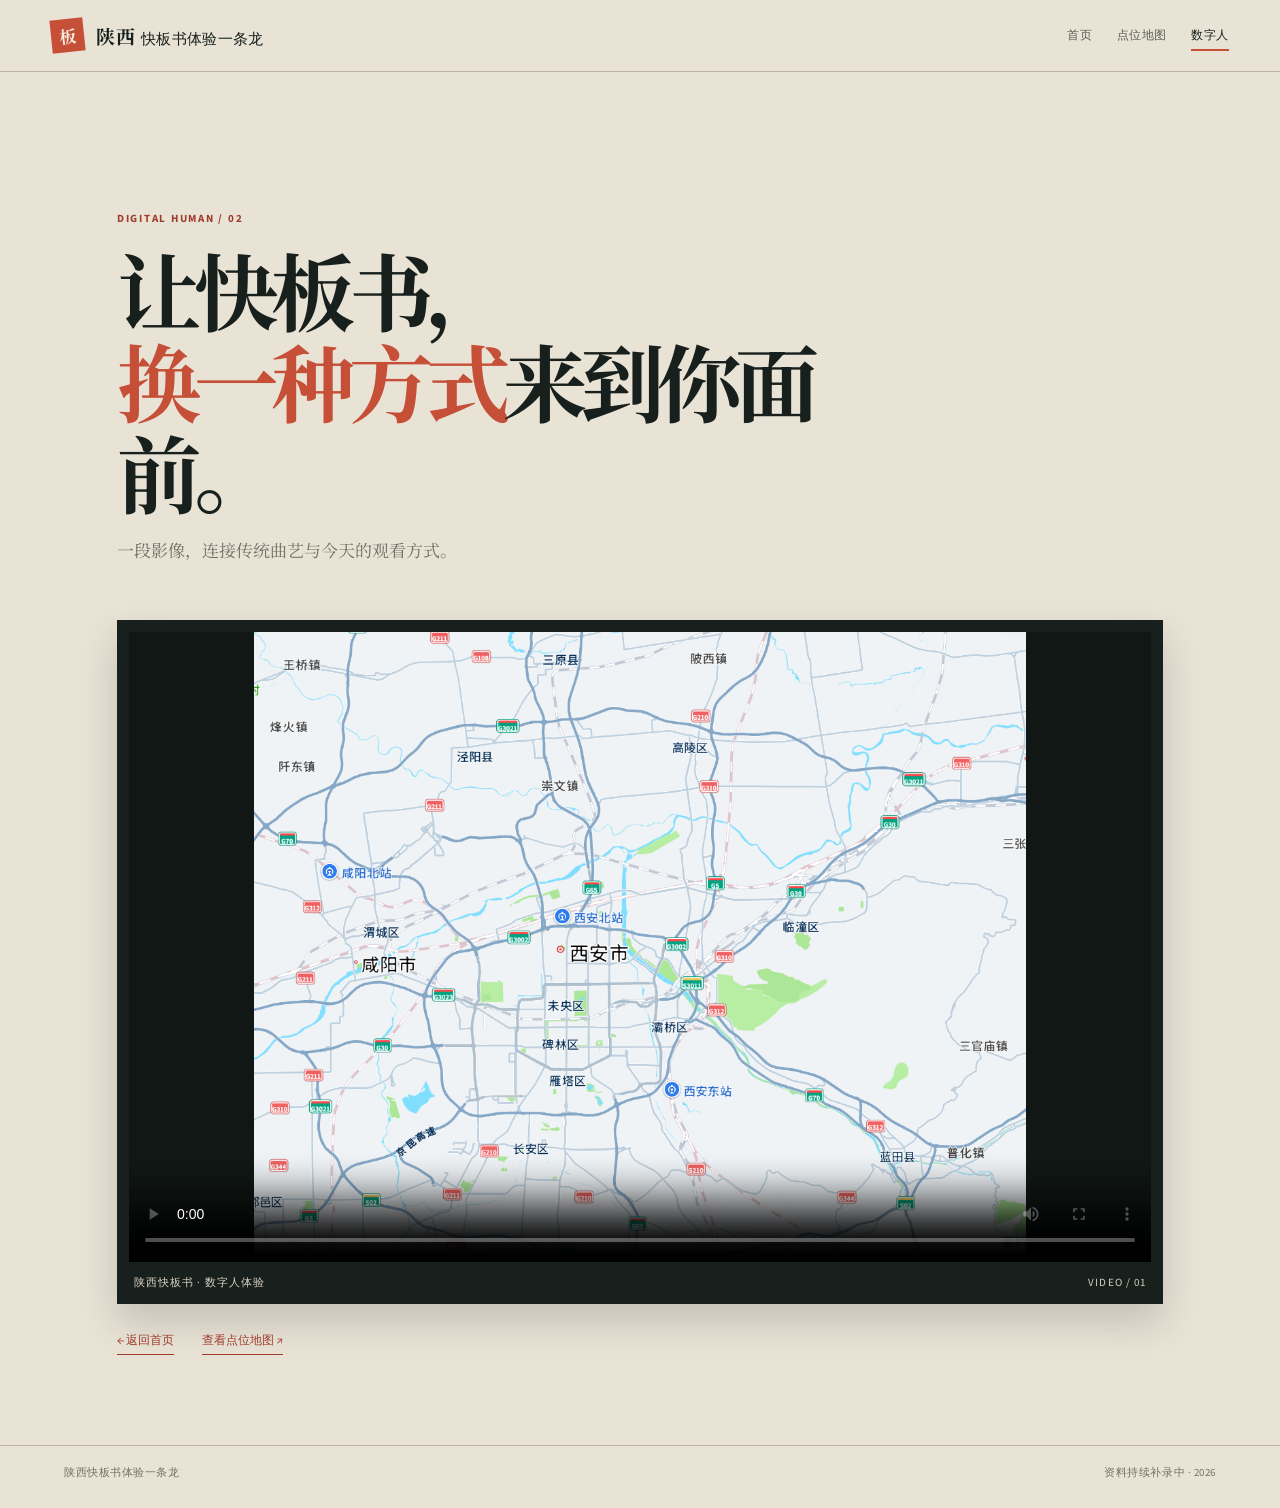
==== digital-human.html @ 9853e8c3 "新增首页地图子页和数字人视频页" ====
<!doctype html>
<html lang="zh-CN">
  <head>
    <meta charset="UTF-8" />
    <meta name="viewport" content="width=device-width, initial-scale=1.0" />
    <meta name="theme-color" content="#17201d" />
    <title>数字人｜陕西快板书体验一条龙</title>
    <link rel="stylesheet" href="styles.css?v=digital24" />
  </head>
  <body class="digital-page">
    <header class="topbar">
      <a class="brand" href="index.html" aria-label="返回首页">
        <span class="brand-mark">板</span>
        <span><b>陕西</b> 快板书体验一条龙</span>
      </a>
      <nav class="site-nav" aria-label="主导航">
        <a href="index.html">首页</a>
        <a href="map.html">点位地图</a>
        <a class="nav-current" href="digital-human.html">数字人</a>
      </nav>
    </header>
    <main class="digital-shell">
      <div class="digital-heading">
        <p class="eyebrow">DIGITAL HUMAN / 02</p>
        <h1>让快板书，<br /><em>换一种方式</em>来到你面前。</h1>
        <p>一段影像，连接传统曲艺与今天的观看方式。</p>
      </div>
      <section class="digital-player" aria-label="数字人视频">
        <video controls playsinline preload="metadata" poster="assets/xian-map.png">
          <source src="assets/digital-human.mp4" type="video/mp4" />
          当前浏览器不支持视频播放，请直接打开视频文件。
        </video>
        <div class="digital-player-caption"><span>陕西快板书 · 数字人体验</span><span>VIDEO / 01</span></div>
      </section>
      <div class="digital-back"><a href="index.html">← 返回首页</a><a href="map.html">查看点位地图 ↗</a></div>
    </main>
    <footer class="footer"><span>陕西快板书体验一条龙</span><span>资料持续补录中 · 2026</span></footer>
  </body>
</html>
---- styles.css ----
@import url('https://fonts.googleapis.com/css2?family=Noto+Serif+SC:wght@500;600;700;900&family=Source+Sans+3:wght@400;500;600;700&display=swap');

:root{--ink:#17201d;--ink-2:#2b3933;--paper:#e9e3d6;--paper-deep:#d9d0c0;--red:#c64f38;--red-dark:#9e3d2c;--line:#bdb3a3;--muted:#756f66;--sans:'Source Sans 3','Microsoft YaHei',sans-serif;--serif:'Noto Serif SC','Songti SC',serif}
*{box-sizing:border-box}html{scroll-behavior:smooth}body{margin:0;background:var(--paper);color:var(--ink);font-family:var(--sans);font-size:16px}button,a{font:inherit;color:inherit}button{cursor:pointer}.topbar{height:72px;padding:0 clamp(22px,4vw,64px);display:flex;justify-content:space-between;align-items:center;border-bottom:1px solid var(--line);letter-spacing:.02em}.brand{display:flex;align-items:center;gap:12px;text-decoration:none;font-size:15px}.brand b{font-family:var(--serif);font-size:19px;margin-right:3px}.brand-mark{display:grid;place-items:center;width:33px;height:33px;background:var(--red);color:#f5eddf;font-family:var(--serif);font-weight:700;font-size:17px;transform:rotate(-6deg)}.top-meta{font-size:12px;color:var(--muted);letter-spacing:.08em;text-transform:uppercase}.status-dot{display:inline-block;width:7px;height:7px;background:var(--red);border-radius:50%;margin-right:8px}.page-shell{max-width:1440px;margin:auto;padding:clamp(48px,7vw,98px) clamp(22px,5vw,80px) 0}.intro-block{max-width:790px;margin-bottom:76px}.eyebrow,.panel-kicker,.detail-kicker,.subheading{font-size:11px;letter-spacing:.16em;text-transform:uppercase;color:var(--red-dark);font-weight:700}.intro-block h1{font-family:var(--serif);font-size:clamp(52px,7.4vw,112px);line-height:1.08;letter-spacing:-.07em;margin:19px 0 25px;font-weight:900}.intro-block h1 em{font-style:normal;color:var(--red)}.intro-copy{max-width:490px;color:var(--ink-2);font-size:17px;line-height:1.85;margin:0}.intro-actions{display:flex;align-items:center;gap:25px;margin-top:32px}.primary-button{border:0;background:var(--ink);color:var(--paper);padding:14px 20px 14px 23px;letter-spacing:.03em;transition:.2s}.primary-button span{display:inline-block;margin-left:19px;color:#e6b7a8}.primary-button:hover{background:var(--red)}.text-button{border:0;border-bottom:1px solid var(--ink);background:transparent;padding:9px 0;letter-spacing:.02em}.metrics{display:flex;gap:44px;margin-top:57px;padding-top:17px;border-top:1px solid var(--line);width:min(100%,560px)}.metrics div{display:flex;align-items:baseline;gap:8px}.metrics strong{font-family:var(--serif);font-size:25px}.metrics span{font-size:11px;color:var(--muted);letter-spacing:.05em}.map-layout{display:grid;grid-template-columns:minmax(0,1fr) 290px;gap:0;border-top:1px solid var(--ink);border-bottom:1px solid var(--ink)}.map-stage{position:relative;min-height:640px;background:#c8c0b0;overflow:hidden}.map-heading{position:absolute;z-index:2;left:21px;right:21px;top:18px;display:flex;justify-content:space-between;font-size:11px;letter-spacing:.12em;color:#4f554b;text-transform:uppercase}.map-art{display:block;width:100%;height:100%;min-height:640px}.district{fill:#b3b6a3;stroke:#8e9984;stroke-width:2}.road{fill:none;stroke:#f1e9d8;stroke-width:14;stroke-linecap:round;opacity:.75}.road-main{stroke:#9c978a;stroke-width:23}.minor-road{fill:none;stroke:#ded4c1;stroke-width:4;opacity:.8}.route-path{fill:none;stroke:var(--red);stroke-width:6;stroke-dasharray:13 9;stroke-linecap:round;opacity:.95;transition:opacity .3s}.route-path.is-hidden{opacity:0}.water path{fill:none;stroke:#769da0;stroke-width:13;stroke-linecap:round}.map-label{font-family:var(--serif);font-size:19px;fill:#586054;letter-spacing:.12em}.map-label.small{font-family:var(--sans);font-size:12px;letter-spacing:.1em}.map-legend{position:absolute;z-index:3;bottom:17px;left:21px;display:flex;gap:19px;font-size:11px;color:#596056}.legend-line{display:inline-block;width:23px;border-top:3px dashed var(--red);vertical-align:middle;margin-right:6px}.legend-point{display:inline-block;width:9px;height:9px;border-radius:50%;background:var(--red);vertical-align:middle;margin-right:6px}.marker{cursor:pointer}.marker .marker-ring{fill:var(--paper);stroke:var(--red);stroke-width:3}.marker .marker-core{fill:var(--red)}.marker text{font-family:var(--sans);font-size:12px;fill:var(--ink);font-weight:600}.marker.active .marker-ring{fill:var(--red)}.marker.active .marker-core{fill:var(--paper)}.marker.active text{fill:var(--red-dark);font-weight:700}.spot-panel{padding:25px 21px;background:#eee8dc;display:flex;flex-direction:column}.spot-list{margin-top:21px}.spot-item{padding:17px 0;border-bottom:1px solid var(--line);display:grid;grid-template-columns:34px 1fr;gap:7px;cursor:pointer;transition:.2s}.spot-item:hover .spot-name,.spot-item.active .spot-name{color:var(--red-dark)}.spot-no{font-family:var(--serif);font-size:16px;color:var(--red)}.spot-name{font-family:var(--serif);font-weight:700;font-size:17px;line-height:1.4}.spot-place{font-size:11px;color:var(--muted);margin-top:6px}.panel-note{font-size:12px;line-height:1.65;color:var(--muted);margin-top:auto;padding-top:27px}.detail-section{padding:83px 0 104px}.detail-index{display:flex;align-items:center;gap:16px;color:var(--red-dark);font-size:11px;letter-spacing:.14em;text-transform:uppercase}.detail-index>span:first-child{font-family:var(--serif);font-size:25px;letter-spacing:0}.rule{height:1px;width:61px;background:var(--red)}.detail-content{display:grid;grid-template-columns:minmax(280px, .9fr) minmax(360px, 1.1fr);gap:clamp(40px,7vw,110px);margin-top:30px}.detail-visual{position:relative;min-height:390px;background:linear-gradient(135deg,#334f43,#172923 65%,#5e7465);display:flex;align-items:center;justify-content:center;overflow:hidden}.detail-visual:before,.detail-visual:after{content:'';position:absolute;border:1px solid rgba(237,225,205,.35);transform:rotate(38deg);width:340px;height:480px}.detail-visual:after{transform:rotate(-38deg);width:220px;height:350px;border-color:rgba(198,79,56,.55)}#detailSeal{font-family:var(--serif);font-size:180px;color:#e9e3d6;opacity:.92;z-index:1;writing-mode:vertical-rl;line-height:.8}.visual-caption{position:absolute;bottom:18px;left:20px;color:#d4cabb;font-size:10px;letter-spacing:.16em}.detail-copy{padding-top:13px}.detail-copy h2{font-family:var(--serif);font-size:clamp(30px,4vw,55px);line-height:1.25;letter-spacing:-.05em;margin:12px 0 11px}.detail-address{font-size:12px;color:var(--muted);letter-spacing:.04em}.detail-copy>p:not(.detail-address){font-family:var(--serif);font-size:16px;line-height:2.05;color:var(--ink-2);max-width:620px;margin-top:25px}.highlights{display:flex;flex-wrap:wrap;gap:8px;margin-top:25px}.highlight{border:1px solid var(--line);padding:7px 10px;color:var(--muted);font-size:11px}.people-block{border-top:1px solid var(--line);margin-top:34px;padding-top:17px}.people-list{display:flex;gap:25px;margin-top:15px}.person{display:flex;gap:10px;align-items:center}.person-avatar{width:35px;height:35px;background:var(--paper-deep);display:grid;place-items:center;font-family:var(--serif);color:var(--red-dark)}.person-name{font-family:var(--serif);font-size:14px}.person-role{font-size:10px;color:var(--muted);margin-top:2px}.footer{max-width:1440px;margin:auto;padding:19px clamp(22px,5vw,80px) 28px;border-top:1px solid var(--line);display:flex;justify-content:space-between;color:var(--muted);font-size:11px;letter-spacing:.05em}@media(max-width:850px){.top-meta{display:none}.intro-block{margin-bottom:51px}.map-layout{grid-template-columns:1fr}.map-stage{min-height:510px}.map-art{min-height:510px}.spot-panel{padding:23px 20px 29px}.spot-list{display:grid;grid-template-columns:1fr 1fr;column-gap:22px}.panel-note{margin-top:28px}.detail-content{grid-template-columns:1fr;gap:32px}.detail-visual{min-height:280px}.metrics{gap:20px}.metrics strong{font-size:20px}}@media(max-width:560px){.page-shell{padding-top:48px}.intro-block h1{font-size:51px}.intro-copy{font-size:15px}.intro-actions{gap:17px;flex-wrap:wrap}.metrics{display:grid;grid-template-columns:1fr 1fr;gap:16px}.map-stage,.map-art{min-height:390px}.map-heading{font-size:9px}.map-legend{font-size:9px}.spot-list{display:block}.detail-section{padding:61px 0 76px}.detail-visual{min-height:250px}.detail-copy h2{font-size:34px}.people-list{gap:14px;flex-wrap:wrap}.footer{display:block}.footer span{display:block;margin-bottom:5px}}
@media(prefers-reduced-motion:reduce){*{scroll-behavior:auto!important;transition:none!important}}

/* 地图增强：建筑肌理、完整名称标牌和地图内浮层卡片 */
.buildings path{fill:#9ea898;stroke:#808d7f;stroke-width:1.2;opacity:.72}.road-labels text{font-family:var(--sans);font-size:10px;fill:#6f776c;letter-spacing:.12em}.marker-label rect{fill:rgba(238,232,220,.94);stroke:#9d9689;stroke-width:1}.marker-label text{font-family:var(--sans);font-size:11px;fill:var(--ink);font-weight:600}.marker.active .marker-label rect{fill:var(--red)}.marker.active .marker-label text{fill:var(--paper)}.spot-item{grid-template-columns:1fr;text-align:left;background:none;border-left:0;border-right:0;border-top:0;width:100%}.spot-no{display:none}
.map-card{position:absolute;z-index:4;right:22px;bottom:55px;width:min(360px,calc(100% - 44px));background:#f1eadf;box-shadow:0 18px 38px rgba(38,42,35,.2);display:grid;grid-template-columns:112px 1fr;opacity:1;transform:translateY(0);transition:opacity .25s ease,transform .25s ease}.map-card.is-closing{opacity:0;transform:translateY(12px);pointer-events:none}.map-card-close{position:absolute;z-index:2;right:8px;top:6px;border:0;background:transparent;color:var(--paper);font-size:21px;line-height:1}.map-card-image{min-height:190px;background-size:cover;background-position:center;filter:saturate(.8)}.map-card-body{padding:18px 18px 15px}.map-card-kicker{font-size:9px;letter-spacing:.1em;color:var(--red-dark);text-transform:uppercase;line-height:1.45}.map-card-body h3{font-family:var(--serif);font-size:19px;line-height:1.35;margin:7px 0 8px}.map-card-body p{font-size:12px;line-height:1.7;color:var(--ink-2);margin:0;display:-webkit-box;-webkit-line-clamp:4;-webkit-box-orient:vertical;overflow:hidden}.map-card-more{border:0;border-bottom:1px solid var(--red);background:transparent;color:var(--red-dark);padding:8px 0 3px;margin-top:11px;font-size:11px}.map-card-more span{margin-left:10px}
@media(max-width:560px){.map-card{right:14px;bottom:46px;width:calc(100% - 28px);grid-template-columns:92px 1fr}.map-card-image{min-height:165px}.map-card-body{padding:14px}.map-card-body h3{font-size:16px}.map-card-body p{font-size:11px;-webkit-line-clamp:3}}

#realMap{height:640px;width:100%;filter:saturate(.72) sepia(.12)}.leaflet-control-zoom a{color:var(--ink)!important;background:#eee8dc!important;border-color:var(--line)!important}.leaflet-control-attribution{font-size:9px;background:rgba(238,232,220,.8)!important}.custom-marker{background:transparent;border:0}.pin{display:block;width:22px;height:22px;border-radius:50%;background:var(--red);border:4px solid #f0e8dc;box-shadow:0 2px 8px rgba(30,35,28,.35);transition:transform .2s}.pin.active{transform:scale(1.3);background:var(--ink);border-color:var(--red)}.detail-visual{background-size:cover;background-position:center}.detail-visual.has-image:before{background:linear-gradient(90deg,rgba(23,32,29,.15),transparent)}.detail-visual.has-image #detailSeal{display:none}.detail-visual.has-image .visual-caption{background:rgba(23,32,29,.55);padding:5px 8px;left:14px;bottom:14px}
@media(max-width:850px){#realMap{height:510px}}@media(max-width:560px){#realMap{height:390px}}
.map-fallback{display:none;position:absolute;inset:0;background:#c9c4b8;overflow:hidden;z-index:0}.map-fallback.show{display:block}.fallback-grid{position:absolute;inset:0;background-image:linear-gradient(rgba(106,113,103,.15) 1px,transparent 1px),linear-gradient(90deg,rgba(106,113,103,.15) 1px,transparent 1px);background-size:38px 38px}.fallback-ring{position:absolute;border:2px solid #a1a999;border-radius:48%;transform:rotate(-14deg)}.ring-one{width:78%;height:61%;left:10%;top:18%}.ring-two{width:58%;height:43%;left:21%;top:27%;border-color:#b1b6aa}.fallback-road{position:absolute;color:#687066;font-size:12px;letter-spacing:.1em;background:#e9e3d6;padding:4px 9px;transform:rotate(-18deg)}.r1{right:16%;top:31%}.r2{left:37%;top:17%;transform:rotate(68deg)}.r3{left:27%;bottom:27%;transform:rotate(-8deg)}.fallback-water{position:absolute;width:130%;height:46px;left:-15%;bottom:13%;border-top:10px solid #789a9d;border-bottom:6px solid #789a9d;border-radius:50%;transform:rotate(5deg);opacity:.65}.fallback-label{position:absolute;font-family:var(--serif);font-size:18px;color:#637064}.l1{left:14%;top:26%}.l2{right:14%;bottom:22%}.l3{left:23%;bottom:32%;font-family:var(--sans);font-size:12px}.l4{right:24%;top:23%;font-family:var(--sans);font-size:12px}
.person-expanded{align-items:flex-start;max-width:620px;margin-bottom:18px}.person-expanded .person-role{line-height:1.6;display:block;max-width:550px}
#realMap{height:640px;width:100%;filter:saturate(.72) sepia(.12);position:relative;z-index:1}.map-fallback{display:none;position:absolute;inset:0;background:#c9c4b8;overflow:hidden;z-index:0}.map-fallback.show{display:block}.fallback-grid{position:absolute;inset:0;background-image:linear-gradient(rgba(106,113,103,.15) 1px,transparent 1px),linear-gradient(90deg,rgba(106,113,103,.15) 1px,transparent 1px);background-size:38px 38px}.fallback-ring{position:absolute;border:2px solid #a1a999;border-radius:48%;transform:rotate(-14deg)}.ring-one{width:78%;height:61%;left:10%;top:18%}.ring-two{width:58%;height:43%;left:21%;top:27%;border-color:#b1b6aa}.fallback-road{position:absolute;color:#687066;font-size:12px;letter-spacing:.1em;background:#e9e3d6;padding:4px 9px;transform:rotate(-18deg)}.r1{right:16%;top:31%}.r2{left:37%;top:17%;transform:rotate(68deg)}.r3{left:27%;bottom:27%;transform:rotate(-8deg)}.fallback-water{position:absolute;width:130%;height:46px;left:-15%;bottom:13%;border-top:10px solid #789a9d;border-bottom:6px solid #789a9d;border-radius:50%;transform:rotate(5deg);opacity:.65}.fallback-label{position:absolute;font-family:var(--serif);font-size:18px;color:#637064}.l1{left:14%;top:26%}.l2{right:14%;bottom:22%}.l3{left:23%;bottom:32%;font-family:var(--sans);font-size:12px}.l4{right:24%;top:23%;font-family:var(--sans);font-size:12px}
.leaflet-container{background:transparent!important}.leaflet-pane,.leaflet-control-container{z-index:5}.map-fallback{z-index:0!important}.map-fallback.show{display:block!important}
/* 本地地图信息布局 */
.spot-panel{justify-content:flex-start}.panel-people{margin-top:22px}.panel-person{padding:15px 0;border-bottom:1px solid var(--line)}.panel-person-name{font-family:var(--serif);font-size:18px;color:var(--red-dark);margin-bottom:7px}.panel-person-role{font-family:var(--serif);font-size:12px;line-height:1.75;color:var(--ink-2)}.panel-note{margin-top:auto}.map-card{grid-template-columns:145px 1fr;width:min(570px,calc(100% - 44px));max-height:min(430px,calc(100% - 90px))}.map-card-image{min-height:300px}.map-card-body{overflow:auto}.map-card-body p{display:block;-webkit-line-clamp:unset;max-height:none}.map-card-people{border-top:1px solid var(--line);margin-top:14px;padding-top:11px}.card-person{margin-bottom:10px}.card-person b{display:block;font-family:var(--serif);font-size:14px;color:var(--red-dark);margin-bottom:3px}.card-person span{display:block;font-family:var(--serif);font-size:11px;line-height:1.65;color:var(--ink-2)}
.maplibre-map{position:absolute;inset:0;z-index:2}.local-map .localMapSvg,.local-map>svg{position:relative;z-index:1}.map-stage.map-online .local-map>svg{visibility:hidden}.maplibre-marker{width:24px;height:24px;border-radius:50%;background:var(--red);border:4px solid #f1eadf;box-shadow:0 3px 12px rgba(24,31,28,.4);cursor:pointer;transition:transform .2s}.maplibre-marker.active{background:var(--ink);border-color:var(--red);transform:scale(1.25)}.maplibre-label{position:absolute;white-space:nowrap;transform:translate(-50%,-38px);background:rgba(241,234,223,.94);border:1px solid #aaa092;padding:4px 7px;font:600 11px var(--sans);color:var(--ink);pointer-events:none}.maplibre-route{stroke:#c64f38;stroke-width:5;stroke-dasharray:10 8;fill:none}.maplibregl-ctrl-group{border:1px solid var(--line)!important;border-radius:0!important}.maplibregl-ctrl-group button{background:#eee8dc!important}.maplibregl-ctrl-attrib{font-size:9px!important;background:rgba(241,234,223,.8)!important}
#mapLibre{background:transparent!important}.map-stage:not(.map-online) #mapLibre{display:none}
/* 本地离线地图始终作为主图层，避免外部地图资源导致空白 */
#mapLibre{display:none!important}.map-stage.map-online .local-map>svg{visibility:visible!important}.local-map>svg{visibility:visible!important;opacity:1!important;filter:none!important}
.map-stage.map-online .local-map>svg{visibility:hidden!important}.amap-marker{position:relative;display:block;width:190px;height:36px;border:0;background:rgba(241,234,223,.94);box-shadow:0 2px 8px rgba(25,30,26,.18);padding:0 8px 0 31px;color:var(--ink);font:600 12px var(--sans);text-align:left;white-space:nowrap;cursor:pointer}.amap-marker i{position:absolute;left:8px;top:9px;width:15px;height:15px;border-radius:50%;background:var(--red);border:3px solid #f1eadf;box-shadow:0 1px 4px rgba(0,0,0,.2)}.amap-marker.active{background:var(--red);color:#fff}.amap-marker.active i{background:#fff}.amap-logo{display:none!important}.amap-copyright{font-size:9px!important}
.map-status{position:absolute;z-index:30;left:50%;top:50%;transform:translate(-50%,-50%);background:rgba(241,234,223,.95);border:1px solid var(--line);padding:12px 18px;color:var(--ink-2);font-size:12px;letter-spacing:.04em;opacity:0;pointer-events:none;transition:opacity .2s}.map-status.visible{opacity:1}.map-stage:not(.map-online) .amap-container{display:none!important}.map-stage:not(.map-online) .local-map>svg{visibility:visible!important}
/* 用户提供的西安地图截图作为稳定本地底图 */
#localMapSvg>rect,#localMapSvg>.local-park,#localMapSvg>.local-water,#localMapSvg>.local-roads,#localMapSvg>.local-blocks,#localMapSvg>.local-labels{display:none!important}#localMapSvg>#baseMapImage{display:block!important}#localMapSvg>#routePath{display:block!important;fill:none!important}.local-map>svg{background:#d9e3ea}
#amapContainer{position:absolute;inset:0;z-index:2;background:#e8edf0}.map-stage:not(.map-online) #amapContainer{display:none}.map-stage.map-online #localMapSvg{visibility:hidden!important}.amap-marker{position:relative;display:block;width:190px;height:36px;border:0;background:rgba(241,234,223,.94);box-shadow:0 2px 8px rgba(25,30,26,.18);padding:0 8px 0 31px;color:var(--ink);font:600 12px var(--sans);text-align:left;white-space:nowrap;cursor:pointer}.amap-marker i{position:absolute;left:8px;top:9px;width:15px;height:15px;border-radius:50%;background:var(--red);border:3px solid #f1eadf;box-shadow:0 1px 4px rgba(0,0,0,.2)}.amap-marker.active{background:var(--red);color:#fff}.amap-marker.active i{background:#fff}.amap-logo{display:none!important}.amap-copyright{font-size:9px!important}
/* 修复高德初始化：不能在地图创建前隐藏内部 amap-container */
#amapContainer{display:block!important;position:absolute;inset:0;z-index:2;background:#e8edf0}.map-stage:not(.map-online) #amapContainer{display:block!important}.map-stage.map-online #localMapSvg{visibility:hidden!important}.map-stage:not(.map-online) #localMapSvg{visibility:visible!important}
/* 高德回调前保持本地地图可见，回调后由脚本以 inline !important 显示高德 */
#amapContainer{display:block!important}.map-stage.map-online #amapContainer{display:block!important}


/* 点位交互优化 */
.amap-marker{
  width:auto;height:auto;min-width:0;display:inline-flex;align-items:center;gap:7px;
  padding:3px 8px 3px 4px;border:1px solid rgba(23,32,29,.18);border-radius:999px;
  background:rgba(247,242,233,.94);box-shadow:0 5px 14px rgba(23,32,29,.2);
  color:var(--ink);font:600 11px var(--sans);white-space:nowrap;
  transform:translateY(0);transition:transform .18s ease,background .18s ease,box-shadow .18s ease;
}
.amap-marker:hover,.amap-marker:focus-visible{transform:translateY(-3px);background:#fffaf1;box-shadow:0 8px 18px rgba(23,32,29,.28);outline:2px solid rgba(198,79,56,.45);outline-offset:2px}
.amap-marker i{position:static;display:block;flex:0 0 16px;width:16px;height:16px;border:3px solid #f7f0e5;background:var(--red);box-shadow:0 1px 4px rgba(0,0,0,.24)}
.amap-marker.active{background:var(--red);color:#fff;transform:translateY(-2px);box-shadow:0 7px 17px rgba(142,51,37,.35)}
.amap-marker.active i{background:#fff;border-color:#fff}
.map-card{grid-template-columns:178px 1fr;width:min(520px,calc(100% - 42px));max-height:min(320px,calc(100% - 82px));border:1px solid rgba(23,32,29,.12);border-radius:4px;box-shadow:0 18px 42px rgba(23,32,29,.28)}
.map-card-image{min-height:260px}
.map-card-body{min-width:0;min-height:0;overflow-y:auto;overflow-x:hidden;padding:22px 22px 20px}
.map-card-kicker{font-size:10px;letter-spacing:.08em}
.map-card-body h3{font-size:21px;margin:8px 0 10px;overflow-wrap:anywhere;word-break:break-word}
.map-card-body p{font-size:13px;line-height:1.8;overflow-wrap:anywhere;word-break:break-word}
.map-card-close{right:9px;top:7px;width:28px;height:28px;border-radius:50%;background:rgba(23,32,29,.7);color:#fff;font-size:20px;line-height:25px}
@media(max-width:560px){
  .map-card{grid-template-columns:92px minmax(0,1fr);width:calc(100% - 28px);max-height:min(300px,calc(100% - 70px))}
  .map-card-image{min-height:210px}
  .map-card-body{min-width:0;max-height:300px;padding:15px}
  .map-card-body h3{font-size:17px}
  .map-card-body p{font-size:11px;line-height:1.65}
  .amap-marker{font-size:10px;padding-right:6px}
}


/* 手机端地图收紧高度，避免地图占满首屏 */
@media (max-width:560px){
  .map-stage{min-height:285px}
  #realMap{height:285px}
  .map-art{min-height:285px}
  .map-card{max-height:220px;bottom:34px}
  .map-card-image{min-height:180px}
  .map-card-body{max-height:218px}
}


/* 站点导航 */
.site-nav{display:flex;align-items:center;gap:24px;font-size:12px;letter-spacing:.05em}
.site-nav a{position:relative;color:inherit;text-decoration:none;padding:8px 0;opacity:.68;transition:opacity .2s ease}
.site-nav a:hover,.site-nav a.nav-current{opacity:1}
.site-nav a.nav-current:after{content:'';position:absolute;left:0;right:0;bottom:1px;height:2px;background:var(--red)}
.home-page{background:#17201d;color:#f2eadc}
.home-topbar{position:absolute;z-index:10;top:0;left:0;right:0;color:#f2eadc;border-bottom-color:rgba(242,234,220,.24);background:linear-gradient(180deg,rgba(23,32,29,.4),transparent)}
.home-topbar .brand b{color:#f2eadc}
.home-topbar .site-nav a.nav-current:after{background:#e6b7a8}
.home-cover{position:relative;min-height:100svh;display:flex;align-items:center;overflow:hidden;background:#17201d}
.cover-map{position:absolute;inset:0;background-image:url('assets/xian-map.png');background-size:cover;background-position:center;opacity:.42;filter:saturate(.7) contrast(.9)}
.cover-shade{position:absolute;inset:0;background:linear-gradient(90deg,rgba(23,32,29,.96) 0%,rgba(23,32,29,.78) 42%,rgba(23,32,29,.25) 100%),linear-gradient(0deg,rgba(23,32,29,.7),transparent 55%)}
.cover-content{position:relative;z-index:1;width:min(100%,1000px);padding:150px clamp(28px,8vw,120px) 110px}
.cover-kicker{font-size:11px;letter-spacing:.2em;color:#e6b7a8;font-weight:700;margin:0 0 22px}
.cover-content h1{font-family:var(--serif);font-size:clamp(54px,9vw,128px);line-height:1.03;letter-spacing:-.08em;margin:0;color:#f2eadc;font-weight:900}
.cover-content h1 em{font-style:normal;color:#d96950}
.cover-intro{max-width:450px;font-family:var(--serif);font-size:17px;line-height:1.9;color:#ded4c5;margin:30px 0 0}
.cover-scroll{display:inline-flex;align-items:center;gap:14px;margin-top:72px;color:#f2eadc;text-decoration:none;font-size:12px;letter-spacing:.08em}
.cover-scroll i{display:grid;place-items:center;width:31px;height:31px;border:1px solid rgba(242,234,220,.6);border-radius:50%;font-style:normal;font-size:16px}
.cover-note{position:absolute;z-index:1;right:clamp(24px,6vw,84px);bottom:34px;color:rgba(242,234,220,.62);font-size:11px;letter-spacing:.14em;writing-mode:vertical-rl}
.home-entry{background:var(--paper);color:var(--ink);padding:clamp(70px,10vw,140px) clamp(22px,8vw,120px) clamp(80px,10vw,140px)}
.entry-heading{max-width:620px}
.entry-heading h2{font-family:var(--serif);font-size:clamp(35px,5vw,66px);line-height:1.15;letter-spacing:-.06em;margin:14px 0 16px}
.entry-heading>p:last-child{color:var(--muted);font-family:var(--serif);line-height:1.9;margin:0}
.entry-grid{display:grid;grid-template-columns:repeat(2,minmax(0,1fr));gap:18px;max-width:1000px;margin-top:52px}
.entry-card{position:relative;display:flex;flex-direction:column;justify-content:space-between;min-height:330px;padding:24px 25px 26px;text-decoration:none;overflow:hidden;transition:transform .25s ease,box-shadow .25s ease}
.entry-card:after{content:'';position:absolute;inset:auto -15% -55% 35%;height:210px;border:1px solid rgba(242,234,220,.28);border-radius:50%;transform:rotate(-23deg);pointer-events:none}
.entry-card:hover{transform:translateY(-7px);box-shadow:0 20px 32px rgba(23,32,29,.16)}
.entry-map{background:linear-gradient(135deg,rgba(23,32,29,.96),rgba(46,73,61,.94)),url('assets/xian-map.png') center/cover;color:#f2eadc}
.entry-digital{background:linear-gradient(135deg,#c64f38,#923b2d);color:#f8eee3}
.entry-card-top{position:relative;z-index:1;display:flex;justify-content:space-between;font-size:11px;letter-spacing:.12em;text-transform:uppercase;opacity:.78}
.entry-card-copy{position:relative;z-index:1}
.entry-card-copy h3{font-family:var(--serif);font-size:clamp(30px,4vw,48px);letter-spacing:-.05em;margin:0 0 12px}
.entry-card-copy p{max-width:320px;font-size:14px;line-height:1.8;margin:0;opacity:.82}
.entry-link{display:inline-block;margin-top:28px;padding-bottom:5px;border-bottom:1px solid currentColor;font-size:12px;letter-spacing:.05em}
.entry-link b{margin-left:19px;font-size:16px;font-weight:400}
.digital-page{background:var(--paper)}
.digital-shell{max-width:1200px;margin:0 auto;padding:clamp(70px,10vw,130px) clamp(22px,6vw,90px) 90px}
.digital-heading{max-width:720px}
.digital-heading h1{font-family:var(--serif);font-size:clamp(45px,6.6vw,88px);line-height:1.08;letter-spacing:-.08em;margin:17px 0 18px}
.digital-heading h1 em{font-style:normal;color:var(--red)}
.digital-heading>p:last-child{color:var(--muted);font-family:var(--serif);font-size:17px;line-height:1.8;margin:0}
.digital-player{margin-top:55px;background:var(--ink);padding:12px;box-shadow:0 18px 36px rgba(23,32,29,.18)}
.digital-player video{display:block;width:100%;max-height:70vh;object-fit:contain;background:#101715}
.digital-player-caption{display:flex;justify-content:space-between;color:#d9d0c0;font-size:11px;letter-spacing:.1em;padding:13px 5px 2px}
.digital-back{display:flex;gap:28px;margin-top:28px;font-size:12px}
.digital-back a{color:var(--red-dark);text-decoration:none;border-bottom:1px solid var(--red-dark);padding-bottom:5px}
@media(max-width:700px){
  .site-nav{gap:13px;font-size:11px}
  .home-topbar{padding-left:18px;padding-right:18px}
  .home-topbar .brand{font-size:13px}
  .home-topbar .brand b{font-size:17px}
  .cover-content{padding:130px 24px 100px}
  .cover-content h1{font-size:clamp(49px,14vw,74px)}
  .cover-intro{font-size:15px;max-width:330px}
  .cover-scroll{margin-top:52px}
  .cover-note{right:18px;bottom:22px;font-size:9px}
  .entry-grid{grid-template-columns:1fr;margin-top:36px}
  .entry-card{min-height:260px}
  .entry-card-copy h3{font-size:36px}
  .digital-shell{padding-top:70px}
  .digital-heading h1{font-size:47px}
  .digital-player{margin-top:36px;padding:7px}
  .digital-player-caption{font-size:9px}
}
@media(max-width:430px){
  .topbar .brand span:last-child{max-width:150px;white-space:nowrap;overflow:hidden;text-overflow:ellipsis}
  .site-nav{gap:10px}
  .site-nav a{padding:6px 0}
}
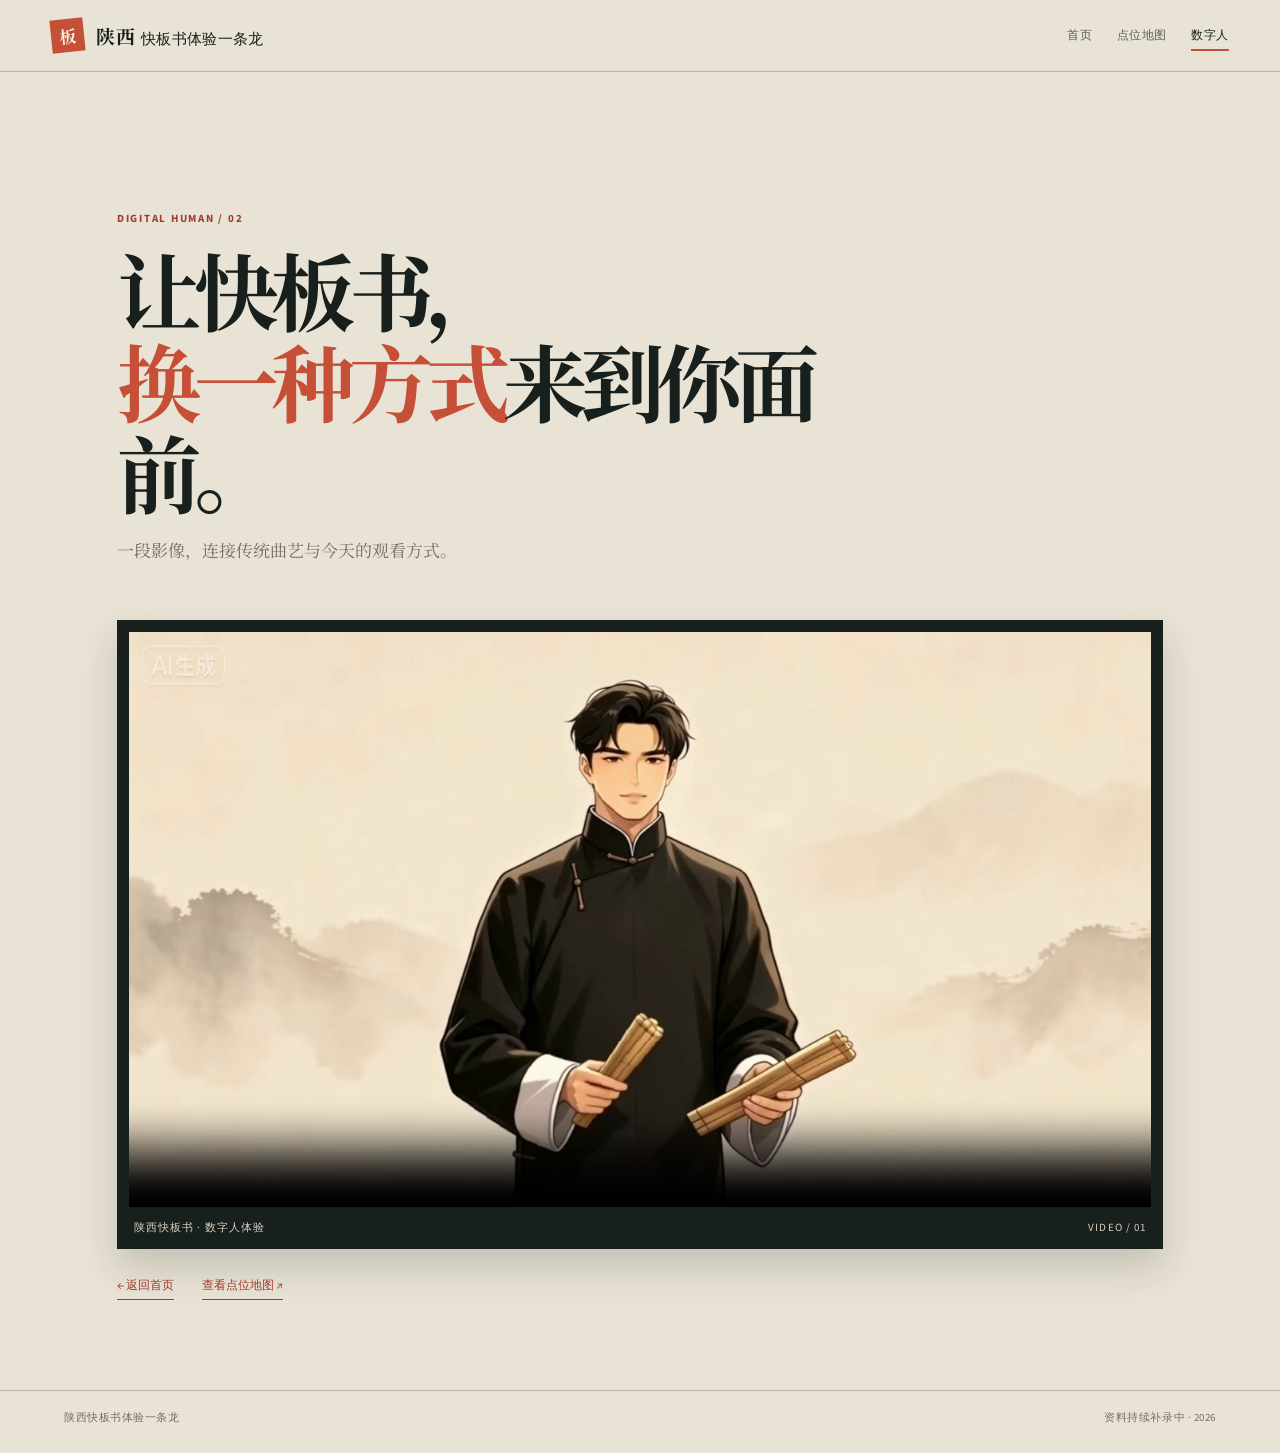
==== commit 4be2a395: "修复数字人视频预览并补充地图页入口" ====
--- a/digital-human.html
+++ b/digital-human.html
@@ -5,7 +5,7 @@
     <meta name="viewport" content="width=device-width, initial-scale=1.0" />
     <meta name="theme-color" content="#17201d" />
     <title>数字人｜陕西快板书体验一条龙</title>
-    <link rel="stylesheet" href="styles.css?v=digital24" />
+    <link rel="stylesheet" href="styles.css?v=digital26" />
   </head>
   <body class="digital-page">
     <header class="topbar">
@@ -26,7 +26,7 @@
         <p>一段影像，连接传统曲艺与今天的观看方式。</p>
       </div>
       <section class="digital-player" aria-label="数字人视频">
-        <video controls playsinline preload="metadata" poster="assets/xian-map.png">
+        <video controls playsinline preload="metadata" poster="assets/digital-human-poster.jpg">
           <source src="assets/digital-human.mp4" type="video/mp4" />
           当前浏览器不支持视频播放，请直接打开视频文件。
         </video>
@@ -38,3 +38,4 @@
   </body>
 </html>
 
+
--- a/styles.css
+++ b/styles.css
@@ -143,3 +143,7 @@
   .site-nav a{padding:6px 0}
 }
 
+
+.map-page-actions{max-width:980px;margin:28px auto 0;padding:0 clamp(22px,5vw,80px)}
+@media(max-width:700px){.map-page-actions{margin-top:22px;padding:0 22px;gap:20px;flex-wrap:wrap}}
+
